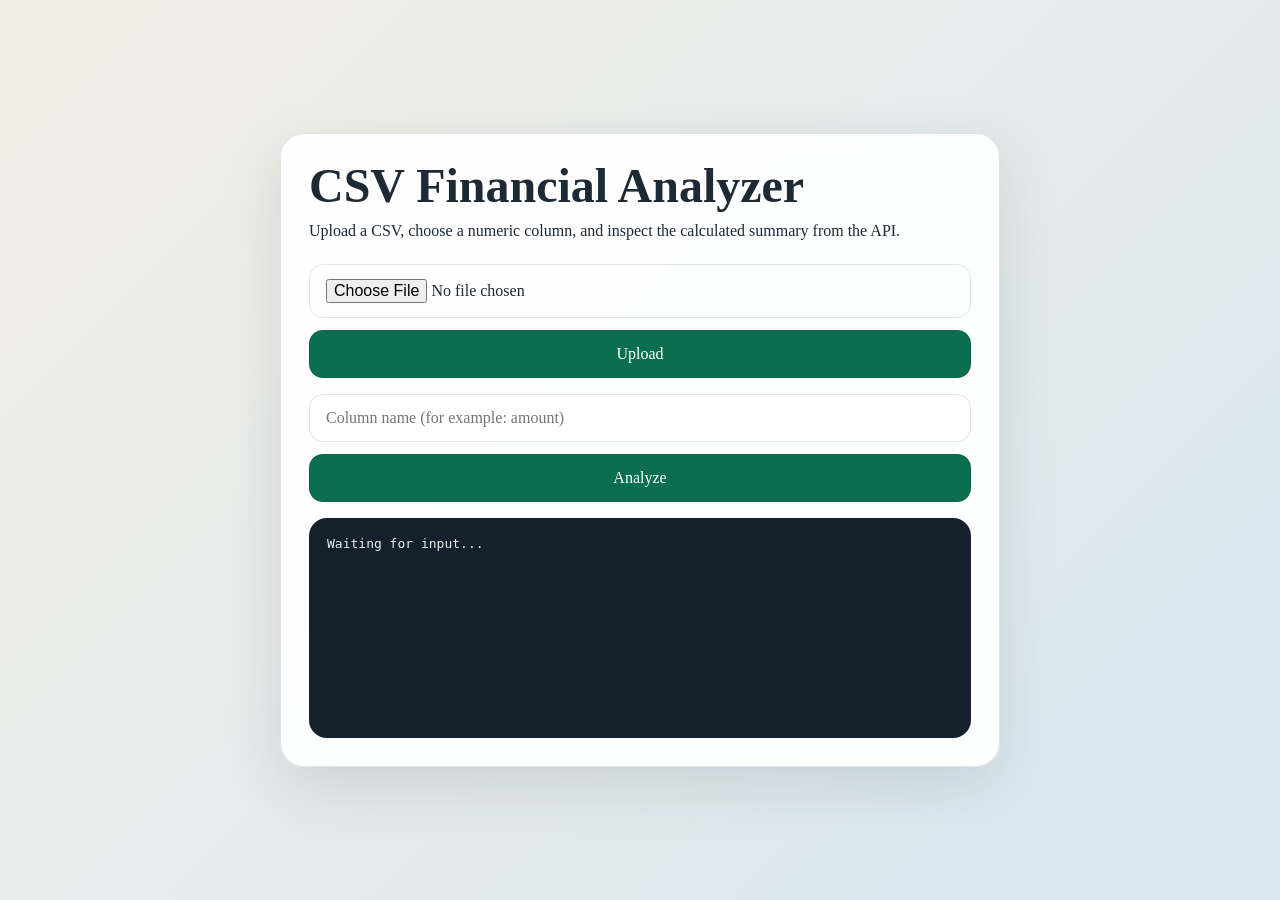
==== frontend/index.html @ 606e64cc "add financial api deployment" ====
<!DOCTYPE html>
<html lang="en">
<head>
    <meta charset="UTF-8">
    <meta name="viewport" content="width=device-width, initial-scale=1.0">
    <title>Financial Dashboard</title>
    <style>
        :root {
            --bg: linear-gradient(135deg, #f3efe6 0%, #d8e7f2 100%);
            --panel: rgba(255, 255, 255, 0.92);
            --text: #1d2935;
            --accent: #0b6e4f;
            --accent-dark: #084c39;
            --border: rgba(29, 41, 53, 0.12);
        }

        * {
            box-sizing: border-box;
        }

        body {
            margin: 0;
            min-height: 100vh;
            font-family: Georgia, "Times New Roman", serif;
            background: var(--bg);
            color: var(--text);
            display: grid;
            place-items: center;
            padding: 24px;
        }

        .card {
            width: min(720px, 100%);
            background: var(--panel);
            border: 1px solid var(--border);
            border-radius: 24px;
            padding: 28px;
            box-shadow: 0 20px 60px rgba(29, 41, 53, 0.12);
            backdrop-filter: blur(8px);
        }

        h1 {
            margin-top: 0;
            margin-bottom: 12px;
            font-size: clamp(2rem, 4vw, 3rem);
            line-height: 1;
        }

        p {
            margin-top: 0;
            margin-bottom: 24px;
        }

        .row {
            display: grid;
            gap: 12px;
            margin-bottom: 16px;
        }

        input,
        button {
            width: 100%;
            padding: 14px 16px;
            border-radius: 14px;
            border: 1px solid var(--border);
            font: inherit;
        }

        button {
            background: var(--accent);
            color: white;
            cursor: pointer;
            transition: transform 0.2s ease, background 0.2s ease;
        }

        button:hover {
            transform: translateY(-1px);
            background: var(--accent-dark);
        }

        pre {
            margin: 0;
            min-height: 220px;
            border-radius: 18px;
            padding: 18px;
            background: #14202b;
            color: #e5f6ef;
            overflow: auto;
        }
    </style>
</head>
<body>
    <main class="card">
        <h1>CSV Financial Analyzer</h1>
        <p>Upload a CSV, choose a numeric column, and inspect the calculated summary from the API.</p>

        <div class="row">
            <input type="file" id="fileInput" accept=".csv">
            <button onclick="upload()">Upload</button>
        </div>

        <div class="row">
            <input type="text" id="column" placeholder="Column name (for example: amount)">
            <button onclick="analyze()">Analyze</button>
        </div>

        <pre id="output">Waiting for input...</pre>
    </main>

    <script>
        const API_URL = "http://127.0.0.1:8000";

        async function upload() {
            const file = document.getElementById("fileInput").files[0];
            const output = document.getElementById("output");

            if (!file) {
                output.innerText = "Choose a CSV file first.";
                return;
            }

            const formData = new FormData();
            formData.append("file", file);

            const res = await fetch(`${API_URL}/upload`, {
                method: "POST",
                body: formData
            });

            const data = await res.json();
            output.innerText = JSON.stringify(data, null, 2);
        }

        async function analyze() {
            const file = document.getElementById("fileInput").files[0];
            const column = document.getElementById("column").value.trim();
            const output = document.getElementById("output");

            if (!file) {
                output.innerText = "Choose and upload a CSV file first.";
                return;
            }

            if (!column) {
                output.innerText = "Enter the column name to analyze.";
                return;
            }

            const res = await fetch(
                `${API_URL}/summary?file=${encodeURIComponent(file.name)}&column=${encodeURIComponent(column)}`
            );

            const data = await res.json();
            output.innerText = JSON.stringify(data, null, 2);
        }
    </script>
</body>
</html>
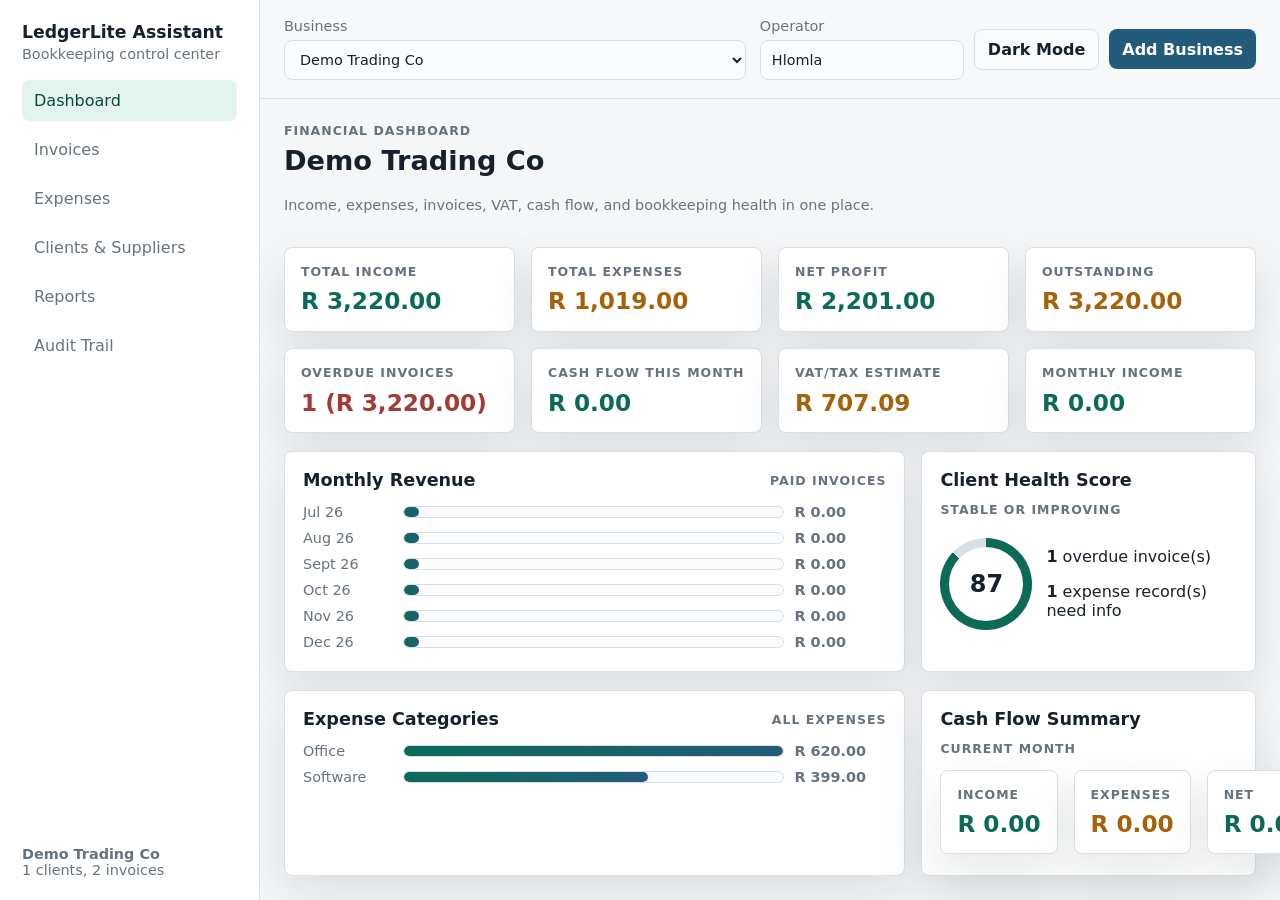
==== commit 82b7ce09: "9 months ago" ====
--- a/frontend/index.html
+++ b/frontend/index.html
@@ -3,156 +3,13 @@
 <head>
     <meta charset="UTF-8">
     <meta name="viewport" content="width=device-width, initial-scale=1.0">
-    <title>Financial Dashboard</title>
-    <style>
-        :root {
-            --bg: linear-gradient(135deg, #f3efe6 0%, #d8e7f2 100%);
-            --panel: rgba(255, 255, 255, 0.92);
-            --text: #1d2935;
-            --accent: #0b6e4f;
-            --accent-dark: #084c39;
-            --border: rgba(29, 41, 53, 0.12);
-        }
-
-        * {
-            box-sizing: border-box;
-        }
-
-        body {
-            margin: 0;
-            min-height: 100vh;
-            font-family: Georgia, "Times New Roman", serif;
-            background: var(--bg);
-            color: var(--text);
-            display: grid;
-            place-items: center;
-            padding: 24px;
-        }
-
-        .card {
-            width: min(720px, 100%);
-            background: var(--panel);
-            border: 1px solid var(--border);
-            border-radius: 24px;
-            padding: 28px;
-            box-shadow: 0 20px 60px rgba(29, 41, 53, 0.12);
-            backdrop-filter: blur(8px);
-        }
-
-        h1 {
-            margin-top: 0;
-            margin-bottom: 12px;
-            font-size: clamp(2rem, 4vw, 3rem);
-            line-height: 1;
-        }
-
-        p {
-            margin-top: 0;
-            margin-bottom: 24px;
-        }
-
-        .row {
-            display: grid;
-            gap: 12px;
-            margin-bottom: 16px;
-        }
-
-        input,
-        button {
-            width: 100%;
-            padding: 14px 16px;
-            border-radius: 14px;
-            border: 1px solid var(--border);
-            font: inherit;
-        }
-
-        button {
-            background: var(--accent);
-            color: white;
-            cursor: pointer;
-            transition: transform 0.2s ease, background 0.2s ease;
-        }
-
-        button:hover {
-            transform: translateY(-1px);
-            background: var(--accent-dark);
-        }
-
-        pre {
-            margin: 0;
-            min-height: 220px;
-            border-radius: 18px;
-            padding: 18px;
-            background: #14202b;
-            color: #e5f6ef;
-            overflow: auto;
-        }
-    </style>
+    <title>LedgerLite Assistant</title>
+    <link rel="stylesheet" href="./styles/accounting.css">
 </head>
 <body>
-    <main class="card">
-        <h1>CSV Financial Analyzer</h1>
-        <p>Upload a CSV, choose a numeric column, and inspect the calculated summary from the API.</p>
-
-        <div class="row">
-            <input type="file" id="fileInput" accept=".csv">
-            <button onclick="upload()">Upload</button>
-        </div>
-
-        <div class="row">
-            <input type="text" id="column" placeholder="Column name (for example: amount)">
-            <button onclick="analyze()">Analyze</button>
-        </div>
-
-        <pre id="output">Waiting for input...</pre>
-    </main>
-
-    <script>
-        const API_URL = "http://127.0.0.1:8000";
-
-        async function upload() {
-            const file = document.getElementById("fileInput").files[0];
-            const output = document.getElementById("output");
-
-            if (!file) {
-                output.innerText = "Choose a CSV file first.";
-                return;
-            }
-
-            const formData = new FormData();
-            formData.append("file", file);
-
-            const res = await fetch(`${API_URL}/upload`, {
-                method: "POST",
-                body: formData
-            });
-
-            const data = await res.json();
-            output.innerText = JSON.stringify(data, null, 2);
-        }
-
-        async function analyze() {
-            const file = document.getElementById("fileInput").files[0];
-            const column = document.getElementById("column").value.trim();
-            const output = document.getElementById("output");
-
-            if (!file) {
-                output.innerText = "Choose and upload a CSV file first.";
-                return;
-            }
-
-            if (!column) {
-                output.innerText = "Enter the column name to analyze.";
-                return;
-            }
-
-            const res = await fetch(
-                `${API_URL}/summary?file=${encodeURIComponent(file.name)}&column=${encodeURIComponent(column)}`
-            );
-
-            const data = await res.json();
-            output.innerText = JSON.stringify(data, null, 2);
-        }
-    </script>
+    <div id="app"></div>
+    <div id="modalRoot"></div>
+    <div id="toastRoot" aria-live="polite" aria-atomic="true"></div>
+    <script type="module" src="./src/app.js"></script>
 </body>
 </html>
--- a/frontend/styles/accounting.css
+++ b/frontend/styles/accounting.css
@@ -0,0 +1,626 @@
+:root {
+    color-scheme: light;
+    --bg: #f4f6f8;
+    --surface: #ffffff;
+    --surface-strong: #f9fbfc;
+    --ink: #17212b;
+    --muted: #66737f;
+    --line: #d8e0e6;
+    --line-strong: #b7c2cb;
+    --primary: #0b6b58;
+    --primary-strong: #074a3e;
+    --primary-soft: #e3f4ef;
+    --blue: #235c7a;
+    --blue-soft: #e5f0f7;
+    --amber: #a6620a;
+    --amber-soft: #fff0d6;
+    --red: #a23a35;
+    --red-soft: #fde8e6;
+    --purple: #5b4d91;
+    --purple-soft: #ece9f8;
+    --shadow: 0 18px 45px rgba(23, 33, 43, 0.10);
+    --radius: 8px;
+}
+
+[data-theme="dark"] {
+    color-scheme: dark;
+    --bg: #111820;
+    --surface: #17212b;
+    --surface-strong: #1f2b36;
+    --ink: #ecf2f4;
+    --muted: #a9b6bf;
+    --line: #2d3b46;
+    --line-strong: #41515f;
+    --primary: #49b995;
+    --primary-strong: #8de0c4;
+    --primary-soft: #17352f;
+    --blue: #76b7d6;
+    --blue-soft: #1d3342;
+    --amber: #f0b15c;
+    --amber-soft: #3a2b17;
+    --red: #f08d84;
+    --red-soft: #3a2221;
+    --purple: #b7a8f1;
+    --purple-soft: #2a2541;
+    --shadow: 0 18px 45px rgba(0, 0, 0, 0.25);
+}
+
+* {
+    box-sizing: border-box;
+}
+
+body {
+    margin: 0;
+    min-height: 100vh;
+    background: var(--bg);
+    color: var(--ink);
+    font-family: Inter, ui-sans-serif, system-ui, -apple-system, BlinkMacSystemFont, "Segoe UI", sans-serif;
+}
+
+button,
+input,
+select,
+textarea {
+    font: inherit;
+}
+
+button {
+    border: 0;
+}
+
+.app-shell {
+    display: grid;
+    grid-template-columns: 260px 1fr;
+    min-height: 100vh;
+}
+
+.sidebar {
+    position: sticky;
+    top: 0;
+    height: 100vh;
+    display: grid;
+    grid-template-rows: auto 1fr auto;
+    gap: 18px;
+    padding: 22px;
+    background: var(--surface);
+    border-right: 1px solid var(--line);
+}
+
+.brand {
+    display: grid;
+    gap: 4px;
+}
+
+.brand strong {
+    font-size: 1.08rem;
+}
+
+.brand span,
+.sidebar-footer,
+.muted {
+    color: var(--muted);
+    font-size: 0.9rem;
+}
+
+.nav-list {
+    display: grid;
+    gap: 8px;
+    align-content: start;
+}
+
+.nav-button {
+    display: flex;
+    justify-content: space-between;
+    align-items: center;
+    width: 100%;
+    padding: 11px 12px;
+    border-radius: var(--radius);
+    color: var(--muted);
+    background: transparent;
+    cursor: pointer;
+    text-align: left;
+}
+
+.nav-button:hover,
+.nav-button.active {
+    color: var(--primary-strong);
+    background: var(--primary-soft);
+}
+
+.content-shell {
+    min-width: 0;
+    display: grid;
+    grid-template-rows: auto 1fr;
+}
+
+.topbar {
+    position: sticky;
+    top: 0;
+    z-index: 10;
+    display: grid;
+    grid-template-columns: minmax(220px, 1fr) auto;
+    gap: 14px;
+    align-items: center;
+    padding: 18px 24px;
+    background: color-mix(in srgb, var(--bg) 82%, var(--surface));
+    border-bottom: 1px solid var(--line);
+    backdrop-filter: blur(14px);
+}
+
+.topbar-actions {
+    display: flex;
+    gap: 10px;
+    align-items: center;
+    flex-wrap: wrap;
+    justify-content: flex-end;
+}
+
+.main-content {
+    width: min(1380px, 100%);
+    padding: 24px;
+    display: grid;
+    gap: 18px;
+}
+
+.page-heading {
+    display: grid;
+    gap: 6px;
+}
+
+.page-heading h1 {
+    margin: 0;
+    font-size: 1.7rem;
+    letter-spacing: 0;
+}
+
+.grid {
+    display: grid;
+    gap: 16px;
+}
+
+.grid.cards {
+    grid-template-columns: repeat(4, minmax(0, 1fr));
+}
+
+.grid.two {
+    grid-template-columns: minmax(0, 1.3fr) minmax(320px, 0.7fr);
+}
+
+.grid.three {
+    grid-template-columns: repeat(3, minmax(0, 1fr));
+}
+
+.panel,
+.card {
+    background: var(--surface);
+    border: 1px solid var(--line);
+    border-radius: var(--radius);
+    box-shadow: var(--shadow);
+}
+
+.panel {
+    padding: 18px;
+    min-width: 0;
+}
+
+.card {
+    padding: 16px;
+}
+
+.card-label,
+.table-label,
+.eyebrow {
+    color: var(--muted);
+    text-transform: uppercase;
+    letter-spacing: 0.08em;
+    font-size: 0.78rem;
+    font-weight: 700;
+}
+
+.metric {
+    display: grid;
+    gap: 8px;
+}
+
+.metric strong {
+    font-size: 1.45rem;
+    letter-spacing: 0;
+}
+
+.metric.good strong {
+    color: var(--primary);
+}
+
+.metric.warn strong {
+    color: var(--amber);
+}
+
+.metric.bad strong {
+    color: var(--red);
+}
+
+.toolbar {
+    display: flex;
+    justify-content: space-between;
+    align-items: center;
+    gap: 12px;
+    flex-wrap: wrap;
+    margin-bottom: 14px;
+}
+
+.toolbar h2,
+.panel h2 {
+    margin: 0;
+    font-size: 1.1rem;
+}
+
+.filters {
+    display: flex;
+    gap: 10px;
+    flex-wrap: wrap;
+}
+
+.field-grid {
+    display: grid;
+    grid-template-columns: repeat(2, minmax(0, 1fr));
+    gap: 12px;
+}
+
+.line-item-grid {
+    display: grid;
+    grid-template-columns: minmax(180px, 1fr) 90px 110px 90px auto;
+    gap: 8px;
+    align-items: end;
+}
+
+label {
+    display: grid;
+    gap: 6px;
+    color: var(--muted);
+    font-size: 0.9rem;
+}
+
+input,
+select,
+textarea {
+    width: 100%;
+    min-height: 40px;
+    border-radius: var(--radius);
+    border: 1px solid var(--line);
+    background: var(--surface-strong);
+    color: var(--ink);
+    padding: 10px 11px;
+}
+
+textarea {
+    min-height: 88px;
+    resize: vertical;
+}
+
+.button {
+    display: inline-flex;
+    align-items: center;
+    justify-content: center;
+    gap: 8px;
+    min-height: 40px;
+    padding: 10px 13px;
+    border-radius: var(--radius);
+    background: var(--primary);
+    color: white;
+    cursor: pointer;
+    font-weight: 700;
+    text-decoration: none;
+}
+
+.button:hover {
+    filter: brightness(0.96);
+}
+
+.button.secondary {
+    background: var(--blue);
+}
+
+.button.neutral {
+    background: var(--surface-strong);
+    color: var(--ink);
+    border: 1px solid var(--line);
+}
+
+.button.warning {
+    background: var(--amber);
+}
+
+.button.danger {
+    background: var(--red);
+}
+
+.button.small {
+    min-height: 32px;
+    padding: 7px 9px;
+    font-size: 0.86rem;
+}
+
+.button:disabled {
+    opacity: 0.65;
+    cursor: wait;
+}
+
+.table-wrap {
+    width: 100%;
+    overflow-x: auto;
+    border: 1px solid var(--line);
+    border-radius: var(--radius);
+}
+
+table {
+    width: 100%;
+    border-collapse: collapse;
+    min-width: 760px;
+}
+
+th,
+td {
+    padding: 12px;
+    border-bottom: 1px solid var(--line);
+    text-align: left;
+    vertical-align: top;
+}
+
+th {
+    background: var(--surface-strong);
+    color: var(--muted);
+    font-size: 0.78rem;
+    text-transform: uppercase;
+    letter-spacing: 0.08em;
+}
+
+tr:last-child td {
+    border-bottom: 0;
+}
+
+.table-actions {
+    display: flex;
+    gap: 7px;
+    flex-wrap: wrap;
+}
+
+.status-pill {
+    display: inline-flex;
+    align-items: center;
+    width: max-content;
+    padding: 5px 8px;
+    border-radius: 999px;
+    color: var(--muted);
+    background: var(--surface-strong);
+    font-size: 0.78rem;
+    font-weight: 800;
+    text-transform: uppercase;
+    letter-spacing: 0.05em;
+}
+
+.status-pill.paid,
+.status-pill.approved {
+    color: var(--primary-strong);
+    background: var(--primary-soft);
+}
+
+.status-pill.unpaid,
+.status-pill.review-needed {
+    color: var(--amber);
+    background: var(--amber-soft);
+}
+
+.status-pill.overdue,
+.status-pill.missing-info {
+    color: var(--red);
+    background: var(--red-soft);
+}
+
+.status-pill.draft {
+    color: var(--purple);
+    background: var(--purple-soft);
+}
+
+.chart {
+    display: grid;
+    gap: 10px;
+}
+
+.bar-row {
+    display: grid;
+    grid-template-columns: 90px 1fr 92px;
+    gap: 10px;
+    align-items: center;
+    color: var(--muted);
+    font-size: 0.9rem;
+}
+
+.bar-track {
+    height: 12px;
+    background: var(--surface-strong);
+    border: 1px solid var(--line);
+    border-radius: 999px;
+    overflow: hidden;
+}
+
+.bar-fill {
+    height: 100%;
+    width: 0;
+    border-radius: 999px;
+    background: linear-gradient(90deg, var(--primary), var(--blue));
+}
+
+.health-score {
+    display: grid;
+    grid-template-columns: auto 1fr;
+    gap: 14px;
+    align-items: center;
+}
+
+.score-ring {
+    width: 92px;
+    height: 92px;
+    border-radius: 999px;
+    display: grid;
+    place-items: center;
+    color: white;
+    background: conic-gradient(var(--primary) var(--score), var(--line) 0);
+    position: relative;
+}
+
+.score-ring::before {
+    content: "";
+    position: absolute;
+    inset: 9px;
+    border-radius: 999px;
+    background: var(--surface);
+}
+
+.score-ring strong {
+    position: relative;
+    color: var(--ink);
+    font-size: 1.5rem;
+}
+
+.empty-state {
+    display: grid;
+    place-items: center;
+    min-height: 180px;
+    text-align: center;
+    color: var(--muted);
+    background: var(--surface-strong);
+    border: 1px dashed var(--line-strong);
+    border-radius: var(--radius);
+    padding: 24px;
+}
+
+.modal-backdrop {
+    position: fixed;
+    inset: 0;
+    z-index: 40;
+    display: grid;
+    place-items: center;
+    padding: 18px;
+    background: rgba(8, 12, 16, 0.54);
+}
+
+.modal {
+    width: min(920px, 100%);
+    max-height: min(92vh, 900px);
+    overflow: auto;
+    background: var(--surface);
+    color: var(--ink);
+    border-radius: var(--radius);
+    box-shadow: var(--shadow);
+    border: 1px solid var(--line);
+}
+
+.modal-header,
+.modal-footer {
+    display: flex;
+    align-items: center;
+    justify-content: space-between;
+    gap: 12px;
+    padding: 16px 18px;
+    border-bottom: 1px solid var(--line);
+}
+
+.modal-footer {
+    border-top: 1px solid var(--line);
+    border-bottom: 0;
+    justify-content: flex-end;
+}
+
+.modal-body {
+    padding: 18px;
+    display: grid;
+    gap: 14px;
+}
+
+.toast-stack {
+    position: fixed;
+    right: 18px;
+    bottom: 18px;
+    z-index: 60;
+    display: grid;
+    gap: 10px;
+    width: min(360px, calc(100vw - 36px));
+}
+
+.toast {
+    padding: 12px 14px;
+    border-radius: var(--radius);
+    color: var(--ink);
+    background: var(--surface);
+    border: 1px solid var(--line);
+    box-shadow: var(--shadow);
+}
+
+.toast.success {
+    border-color: color-mix(in srgb, var(--primary) 44%, var(--line));
+}
+
+.toast.error {
+    border-color: color-mix(in srgb, var(--red) 44%, var(--line));
+}
+
+.hidden {
+    display: none !important;
+}
+
+@media (max-width: 1120px) {
+    .app-shell {
+        grid-template-columns: 1fr;
+    }
+
+    .sidebar {
+        position: static;
+        height: auto;
+        grid-template-rows: auto auto;
+    }
+
+    .sidebar-footer {
+        display: none;
+    }
+
+    .nav-list {
+        grid-template-columns: repeat(3, minmax(0, 1fr));
+    }
+
+    .grid.cards,
+    .grid.two,
+    .grid.three {
+        grid-template-columns: repeat(2, minmax(0, 1fr));
+    }
+}
+
+@media (max-width: 720px) {
+    .topbar,
+    .field-grid,
+    .line-item-grid,
+    .grid.cards,
+    .grid.two,
+    .grid.three {
+        grid-template-columns: 1fr;
+    }
+
+    .main-content {
+        padding: 16px;
+    }
+
+    .topbar-actions,
+    .filters,
+    .toolbar {
+        align-items: stretch;
+        flex-direction: column;
+    }
+
+    .button,
+    .topbar-actions > * {
+        width: 100%;
+    }
+
+    .nav-list {
+        grid-template-columns: 1fr;
+    }
+}
